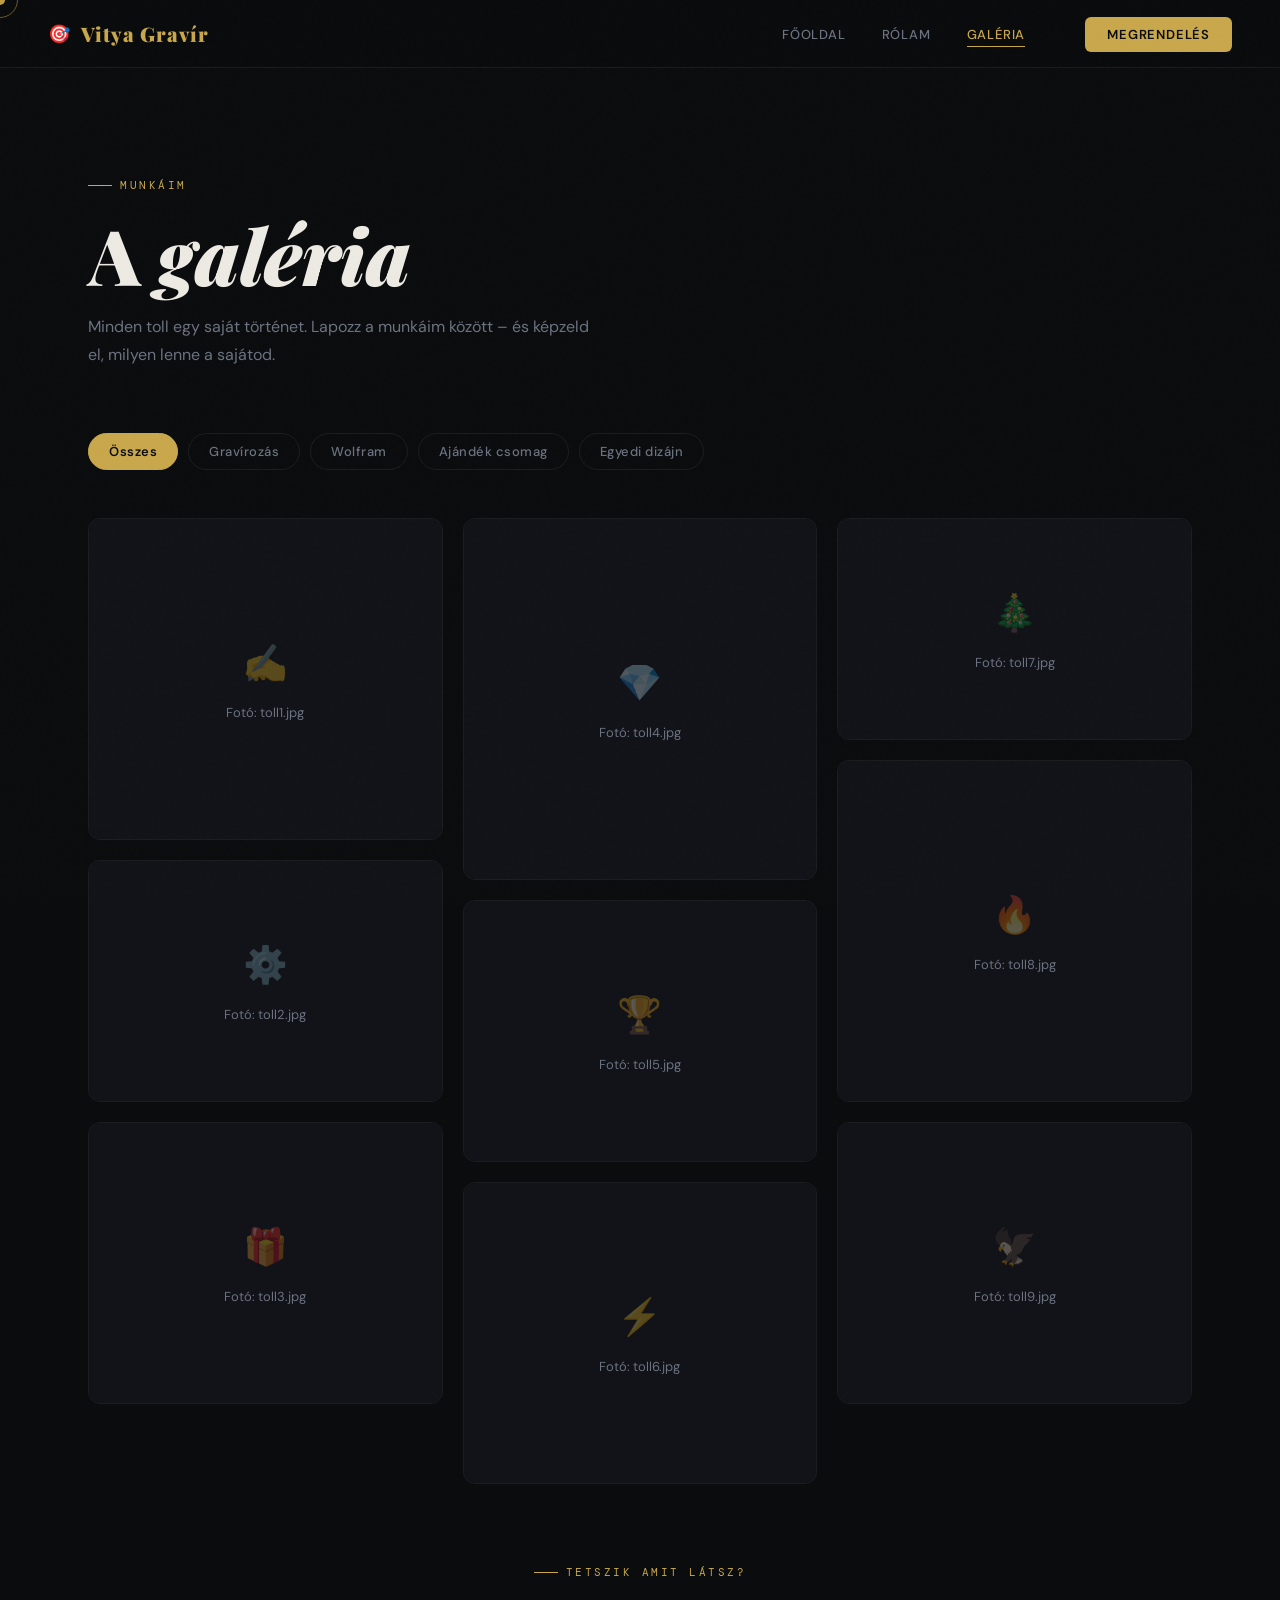
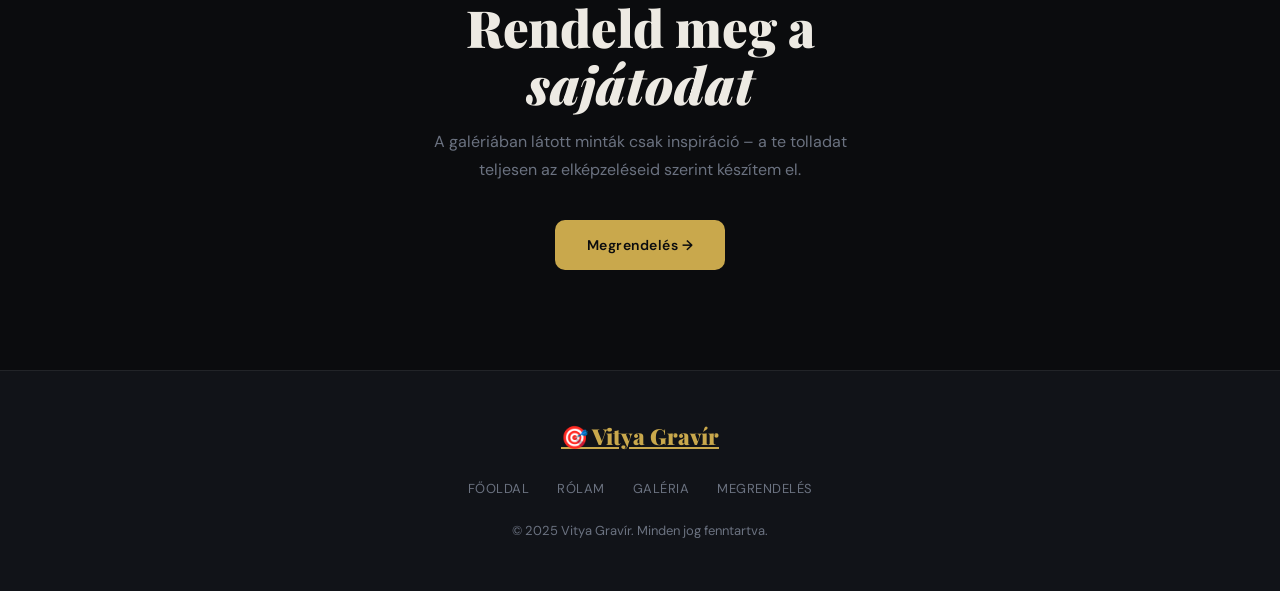
==== galeria.html @ 3a9d4f00 "Add files via upload" ====
<!DOCTYPE html>
<html lang="hu">
<head>
  <meta charset="UTF-8" />
  <meta name="viewport" content="width=device-width, initial-scale=1.0" />
  <title>Galéria – Vitya Gravír</title>
  <link rel="stylesheet" href="style.css" />
  <style>
    /* ---- HERO STRIP ---- */
    .gallery-hero {
      padding: 100px 48px 64px;
      max-width: 1200px;
      margin: 0 auto;
    }
    .gallery-hero h1 { margin-bottom: 16px; }
    .gallery-hero p { max-width: 520px; font-size: 16px; }

    /* ---- FILTER BAR ---- */
    .filter-bar {
      max-width: 1200px;
      margin: 0 auto;
      padding: 0 48px 48px;
      display: flex;
      gap: 10px;
      flex-wrap: wrap;
    }
    .filter-btn {
      padding: 9px 20px;
      border-radius: 24px;
      border: 1px solid var(--border);
      background: transparent;
      color: var(--muted);
      font-family: 'DM Sans', sans-serif;
      font-size: 13px;
      font-weight: 500;
      letter-spacing: 0.5px;
      cursor: pointer;
      transition: all 0.2s;
    }
    .filter-btn:hover { border-color: rgba(201,168,76,0.4); color: var(--white); }
    .filter-btn.active {
      background: var(--gold);
      border-color: var(--gold);
      color: var(--bg);
      font-weight: 600;
    }

    /* ---- MASONRY / GRID ---- */
    .gallery-grid {
      max-width: 1200px;
      margin: 0 auto;
      padding: 0 48px 80px;
      columns: 3;
      column-gap: 20px;
    }

    .gallery-item {
      break-inside: avoid;
      margin-bottom: 20px;
      border-radius: 12px;
      overflow: hidden;
      cursor: pointer;
      position: relative;
      border: 1px solid var(--border);
      transition: transform 0.3s, border-color 0.3s;
      display: block;
    }

    .gallery-item:hover { transform: scale(1.02); border-color: rgba(201,168,76,0.4); }

    .gallery-item img {
      width: 100%;
      display: block;
      object-fit: cover;
    }

    /* placeholder cards with different heights */
    .gallery-ph {
      background: var(--bg2);
      display: flex;
      flex-direction: column;
      align-items: center;
      justify-content: center;
      gap: 12px;
      color: var(--muted);
      font-size: 13px;
    }
    .gallery-ph .ph-icon { font-size: 36px; opacity: 0.3; }

    .gallery-item .overlay {
      position: absolute;
      inset: 0;
      background: linear-gradient(to top, rgba(11,12,14,0.9) 0%, transparent 50%);
      opacity: 0;
      transition: opacity 0.3s;
      display: flex;
      flex-direction: column;
      justify-content: flex-end;
      padding: 20px;
    }
    .gallery-item:hover .overlay { opacity: 1; }
    .overlay-title {
      font-family: 'Playfair Display', serif;
      font-size: 17px;
      font-weight: 700;
      color: var(--white);
      margin-bottom: 4px;
    }
    .overlay-tag {
      font-family: 'DM Mono', monospace;
      font-size: 11px;
      color: var(--gold);
      letter-spacing: 1.5px;
      text-transform: uppercase;
    }
    .overlay-zoom {
      position: absolute;
      top: 16px; right: 16px;
      width: 36px; height: 36px;
      background: rgba(201,168,76,0.15);
      border: 1px solid rgba(201,168,76,0.5);
      border-radius: 50%;
      display: flex; align-items: center; justify-content: center;
      font-size: 16px;
      opacity: 0;
      transform: scale(0.7);
      transition: opacity 0.3s, transform 0.3s;
    }
    .gallery-item:hover .overlay-zoom { opacity: 1; transform: scale(1); }

    /* hidden items for filter */
    .gallery-item.hidden {
      display: none;
    }

    /* ---- LIGHTBOX ---- */
    .lightbox {
      position: fixed;
      inset: 0;
      z-index: 800;
      background: rgba(11,12,14,0.96);
      display: flex;
      align-items: center;
      justify-content: center;
      opacity: 0;
      pointer-events: none;
      transition: opacity 0.3s;
    }
    .lightbox.open { opacity: 1; pointer-events: all; }
    .lb-img {
      max-width: 80vw;
      max-height: 80vh;
      border-radius: 12px;
      border: 1px solid var(--border);
      object-fit: contain;
      transform: scale(0.9);
      transition: transform 0.35s cubic-bezier(.34,1.56,.64,1);
    }
    .lightbox.open .lb-img { transform: scale(1); }
    .lb-close {
      position: absolute;
      top: 32px; right: 40px;
      font-size: 32px;
      color: var(--muted);
      cursor: pointer;
      transition: color 0.2s;
      line-height: 1;
    }
    .lb-close:hover { color: var(--gold); }
    .lb-caption {
      position: absolute;
      bottom: 40px;
      left: 50%; transform: translateX(-50%);
      text-align: center;
    }
    .lb-caption strong {
      font-family: 'Playfair Display', serif;
      font-size: 18px;
      color: var(--white);
      display: block;
      margin-bottom: 4px;
    }
    .lb-caption span {
      font-size: 12px;
      color: var(--gold);
      letter-spacing: 1.5px;
      text-transform: uppercase;
    }
    .lb-ph {
      width: 60vw;
      max-width: 700px;
      aspect-ratio: 4/3;
      background: var(--bg2);
      border: 1px solid var(--border);
      border-radius: 12px;
      display: flex;
      flex-direction: column;
      align-items: center;
      justify-content: center;
      gap: 16px;
      color: var(--muted);
      transform: scale(0.9);
      transition: transform 0.35s cubic-bezier(.34,1.56,.64,1);
    }
    .lightbox.open .lb-ph { transform: scale(1); }
    .lb-ph .ph-icon { font-size: 64px; opacity: 0.2; }
    .lb-ph span { font-size: 14px; }

    @media (max-width: 900px) {
      .gallery-grid { columns: 2; padding: 0 24px 60px; }
      .gallery-hero, .filter-bar { padding-left: 24px; padding-right: 24px; }
    }
    @media (max-width: 560px) {
      .gallery-grid { columns: 1; }
    }
  </style>
</head>
<body>

<div id="cursor"></div>
<div id="cursor-ring"></div>

<nav>
  <a href="index.html" class="nav-logo"><span class="dart-icon">🎯</span> Vitya Gravír</a>
  <ul class="nav-links">
    <li><a href="index.html">Főoldal</a></li>
    <li><a href="rolam.html">Rólam</a></li>
    <li><a href="galeria.html">Galéria</a></li>
    <li><a href="megrendeles.html" class="nav-cta">Megrendelés</a></li>
  </ul>
  <div class="nav-burger"><span></span><span></span><span></span></div>
</nav>
<div class="nav-mobile">
  <a href="index.html">Főoldal</a>
  <a href="rolam.html">Rólam</a>
  <a href="galeria.html">Galéria</a>
  <a href="megrendeles.html">Megrendelés</a>
</div>

<div class="page">

  <div class="gallery-hero">
    <div class="section-tag reveal">Munkáim</div>
    <h1 class="reveal reveal-delay-1">A <em>galéria</em></h1>
    <p class="reveal reveal-delay-2">Minden toll egy saját történet. Lapozz a munkáim között – és képzeld el, milyen lenne a sajátod.</p>
  </div>

  <!-- FILTER -->
  <div class="filter-bar reveal">
    <button class="filter-btn active" data-filter="all">Összes</button>
    <button class="filter-btn" data-filter="gravir">Gravírozás</button>
    <button class="filter-btn" data-filter="wolfram">Wolfram</button>
    <button class="filter-btn" data-filter="ajandek">Ajándék csomag</button>
    <button class="filter-btn" data-filter="egyedi">Egyedi dizájn</button>
  </div>

  <!-- GALLERY GRID -->
  <!--
    KÉPEK HOZZÁADÁSA:
    Tedd a képeket egy "kepek/" mappába.
    Módosítsd a .gallery-ph elemeket <img> tagre:
    <img src="kepek/toll1.jpg" alt="leírás" />
    A data-category-t tartsd meg a szűréshez.
  -->
  <div class="gallery-grid" id="galleryGrid">

    <div class="gallery-item" data-category="gravir" onclick="openLightbox(this)">
      <div class="gallery-ph" style="height:320px;">
        <span class="ph-icon">✍️</span>
        <span>Fotó: toll1.jpg</span>
      </div>
      <div class="overlay">
        <div class="overlay-title">Monogramos Barrel</div>
        <div class="overlay-tag">Gravírozás</div>
      </div>
      <div class="overlay-zoom">🔍</div>
      <span style="display:none" class="lb-title">Monogramos Barrel</span>
      <span style="display:none" class="lb-cat">Gravírozás</span>
    </div>

    <div class="gallery-item" data-category="wolfram" onclick="openLightbox(this)">
      <div class="gallery-ph" style="height:240px;">
        <span class="ph-icon">⚙️</span>
        <span>Fotó: toll2.jpg</span>
      </div>
      <div class="overlay">
        <div class="overlay-title">90% Wolfram Barrel</div>
        <div class="overlay-tag">Wolfram</div>
      </div>
      <div class="overlay-zoom">🔍</div>
      <span style="display:none" class="lb-title">90% Wolfram Barrel</span>
      <span style="display:none" class="lb-cat">Wolfram</span>
    </div>

    <div class="gallery-item" data-category="ajandek" onclick="openLightbox(this)">
      <div class="gallery-ph" style="height:280px;">
        <span class="ph-icon">🎁</span>
        <span>Fotó: toll3.jpg</span>
      </div>
      <div class="overlay">
        <div class="overlay-title">Ajándék Szett Díszdobozban</div>
        <div class="overlay-tag">Ajándék csomag</div>
      </div>
      <div class="overlay-zoom">🔍</div>
      <span style="display:none" class="lb-title">Ajándék Szett Díszdobozban</span>
      <span style="display:none" class="lb-cat">Ajándék csomag</span>
    </div>

    <div class="gallery-item" data-category="egyedi" onclick="openLightbox(this)">
      <div class="gallery-ph" style="height:360px;">
        <span class="ph-icon">💎</span>
        <span>Fotó: toll4.jpg</span>
      </div>
      <div class="overlay">
        <div class="overlay-title">Fekete Anodizált Barrel</div>
        <div class="overlay-tag">Egyedi dizájn</div>
      </div>
      <div class="overlay-zoom">🔍</div>
      <span style="display:none" class="lb-title">Fekete Anodizált Barrel</span>
      <span style="display:none" class="lb-cat">Egyedi dizájn</span>
    </div>

    <div class="gallery-item" data-category="gravir" onclick="openLightbox(this)">
      <div class="gallery-ph" style="height:260px;">
        <span class="ph-icon">🏆</span>
        <span>Fotó: toll5.jpg</span>
      </div>
      <div class="overlay">
        <div class="overlay-title">Bajnoki Emlék Gravír</div>
        <div class="overlay-tag">Gravírozás</div>
      </div>
      <div class="overlay-zoom">🔍</div>
      <span style="display:none" class="lb-title">Bajnoki Emlék Gravír</span>
      <span style="display:none" class="lb-cat">Gravírozás</span>
    </div>

    <div class="gallery-item" data-category="wolfram" onclick="openLightbox(this)">
      <div class="gallery-ph" style="height:300px;">
        <span class="ph-icon">⚡</span>
        <span>Fotó: toll6.jpg</span>
      </div>
      <div class="overlay">
        <div class="overlay-title">Slim 85% Wolfram</div>
        <div class="overlay-tag">Wolfram</div>
      </div>
      <div class="overlay-zoom">🔍</div>
      <span style="display:none" class="lb-title">Slim 85% Wolfram</span>
      <span style="display:none" class="lb-cat">Wolfram</span>
    </div>

    <div class="gallery-item" data-category="ajandek" onclick="openLightbox(this)">
      <div class="gallery-ph" style="height:220px;">
        <span class="ph-icon">🎄</span>
        <span>Fotó: toll7.jpg</span>
      </div>
      <div class="overlay">
        <div class="overlay-title">Karácsonyi Szett</div>
        <div class="overlay-tag">Ajándék csomag</div>
      </div>
      <div class="overlay-zoom">🔍</div>
      <span style="display:none" class="lb-title">Karácsonyi Szett</span>
      <span style="display:none" class="lb-cat">Ajándék csomag</span>
    </div>

    <div class="gallery-item" data-category="egyedi" onclick="openLightbox(this)">
      <div class="gallery-ph" style="height:340px;">
        <span class="ph-icon">🔥</span>
        <span>Fotó: toll8.jpg</span>
      </div>
      <div class="overlay">
        <div class="overlay-title">Rozé Arany Bevonat</div>
        <div class="overlay-tag">Egyedi dizájn</div>
      </div>
      <div class="overlay-zoom">🔍</div>
      <span style="display:none" class="lb-title">Rozé Arany Bevonat</span>
      <span style="display:none" class="lb-cat">Egyedi dizájn</span>
    </div>

    <div class="gallery-item" data-category="gravir" onclick="openLightbox(this)">
      <div class="gallery-ph" style="height:280px;">
        <span class="ph-icon">🦅</span>
        <span>Fotó: toll9.jpg</span>
      </div>
      <div class="overlay">
        <div class="overlay-title">Sas Motívum Gravír</div>
        <div class="overlay-tag">Gravírozás</div>
      </div>
      <div class="overlay-zoom">🔍</div>
      <span style="display:none" class="lb-title">Sas Motívum Gravír</span>
      <span style="display:none" class="lb-cat">Gravírozás</span>
    </div>

  </div>

  <!-- CTA -->
  <div style="text-align:center; padding: 0 48px 100px; max-width:1200px; margin:0 auto;" class="reveal">
    <div class="section-tag" style="justify-content:center; display:flex;">Tetszik amit látsz?</div>
    <h2 style="margin-bottom:16px;">Rendeld meg a<br><em>sajátodat</em></h2>
    <p style="margin-bottom:36px; max-width:420px; margin-left:auto; margin-right:auto;">A galériában látott minták csak inspiráció – a te tolladat teljesen az elképzeléseid szerint készítem el.</p>
    <a href="megrendeles.html" class="btn btn-gold">Megrendelés →</a>
  </div>

</div>

<!-- LIGHTBOX -->
<div class="lightbox" id="lightbox" onclick="closeLightbox(event)">
  <div class="lb-close" onclick="closeLightbox()">✕</div>
  <div class="lb-ph" id="lbContent">
    <span class="ph-icon">🎯</span>
    <span id="lbText">Ide kerül a kép</span>
  </div>
  <div class="lb-caption">
    <strong id="lbTitle"></strong>
    <span id="lbCat"></span>
  </div>
</div>

<footer>
  <a href="index.html" class="footer-logo">🎯 Vitya Gravír</a>
  <ul class="footer-links">
    <li><a href="index.html">Főoldal</a></li>
    <li><a href="rolam.html">Rólam</a></li>
    <li><a href="galeria.html">Galéria</a></li>
    <li><a href="megrendeles.html">Megrendelés</a></li>
  </ul>
  <p>© 2025 Vitya Gravír. Minden jog fenntartva.</p>
</footer>

<script src="main.js"></script>
<script>
  // ---- FILTER ----
  document.querySelectorAll('.filter-btn').forEach(btn => {
    btn.addEventListener('click', () => {
      document.querySelectorAll('.filter-btn').forEach(b => b.classList.remove('active'));
      btn.classList.add('active');
      const f = btn.dataset.filter;
      document.querySelectorAll('.gallery-item').forEach(item => {
        if (f === 'all' || item.dataset.category === f) {
          item.classList.remove('hidden');
        } else {
          item.classList.add('hidden');
        }
      });
    });
  });

  // ---- LIGHTBOX ----
  function openLightbox(el) {
    const lb = document.getElementById('lightbox');
    const title = el.querySelector('.lb-title').textContent;
    const cat = el.querySelector('.lb-cat').textContent;
    const img = el.querySelector('img');
    const content = document.getElementById('lbContent');

    document.getElementById('lbTitle').textContent = title;
    document.getElementById('lbCat').textContent = cat;

    if (img) {
      content.outerHTML = `<img class="lb-img" id="lbContent" src="${img.src}" alt="${title}" />`;
    } else {
      // placeholder
      content.innerHTML = `<span class="ph-icon" style="font-size:64px;opacity:0.2;">🎯</span><span>${title}</span>`;
    }

    lb.classList.add('open');
    document.body.style.overflow = 'hidden';
  }

  function closeLightbox(e) {
    if (e && e.target !== document.getElementById('lightbox') && !e.target.classList.contains('lb-close')) return;
    document.getElementById('lightbox').classList.remove('open');
    document.body.style.overflow = '';
  }

  document.addEventListener('keydown', e => { if (e.key === 'Escape') closeLightbox({ target: document.getElementById('lightbox') }); });
</script>
</body>
</html>
---- style.css ----
/* =========================================
   VITYA GRAVÍR — Shared Stylesheet
   ========================================= */

@import url('https://fonts.googleapis.com/css2?family=Playfair+Display:ital,wght@0,700;0,900;1,700&family=DM+Sans:wght@300;400;500;600&family=DM+Mono:wght@400;500&display=swap');

:root {
  --bg:       #0b0c0e;
  --bg2:      #111318;
  --bg3:      #181b22;
  --gold:     #c9a84c;
  --gold2:    #e8c87a;
  --gold-dim: rgba(201,168,76,0.12);
  --white:    #edeae3;
  --muted:    #6b7280;
  --border:   rgba(255,255,255,0.07);
  --red:      #c0392b;
  --success:  #27ae60;
  --radius:   10px;
}

*, *::before, *::after { margin: 0; padding: 0; box-sizing: border-box; }

html { scroll-behavior: smooth; font-size: 16px; }

body {
  background: var(--bg);
  color: var(--white);
  font-family: 'DM Sans', sans-serif;
  font-weight: 400;
  line-height: 1.6;
  overflow-x: hidden;
  cursor: none;
}

/* ---- CUSTOM CURSOR ---- */
#cursor {
  position: fixed;
  width: 10px; height: 10px;
  background: var(--gold);
  border-radius: 50%;
  pointer-events: none;
  z-index: 9999;
  transform: translate(-50%, -50%);
  transition: transform 0.08s, width 0.2s, height 0.2s, opacity 0.2s;
  mix-blend-mode: difference;
}
#cursor-ring {
  position: fixed;
  width: 36px; height: 36px;
  border: 1.5px solid var(--gold);
  border-radius: 50%;
  pointer-events: none;
  z-index: 9998;
  transform: translate(-50%, -50%);
  transition: transform 0.18s ease, width 0.2s, height 0.2s, opacity 0.2s;
  opacity: 0.5;
}
body:hover #cursor { opacity: 1; }

/* ---- NAV ---- */
nav {
  position: fixed;
  top: 0; left: 0; right: 0;
  z-index: 500;
  display: flex;
  align-items: center;
  padding: 0 48px;
  height: 68px;
  background: rgba(11,12,14,0.85);
  backdrop-filter: blur(16px);
  -webkit-backdrop-filter: blur(16px);
  border-bottom: 1px solid var(--border);
  transition: background 0.3s;
}

.nav-logo {
  font-family: 'Playfair Display', serif;
  font-size: 20px;
  font-weight: 900;
  color: var(--gold);
  text-decoration: none;
  letter-spacing: 1px;
  margin-right: auto;
  display: flex;
  align-items: center;
  gap: 10px;
}

.nav-logo .dart-icon { font-size: 18px; }

.nav-links {
  display: flex;
  align-items: center;
  gap: 36px;
  list-style: none;
}

.nav-links a {
  font-size: 13px;
  font-weight: 500;
  letter-spacing: 0.8px;
  text-transform: uppercase;
  color: var(--muted);
  text-decoration: none;
  position: relative;
  transition: color 0.2s;
}

.nav-links a::after {
  content: '';
  position: absolute;
  bottom: -4px; left: 0;
  width: 0; height: 1px;
  background: var(--gold);
  transition: width 0.3s;
}

.nav-links a:hover,
.nav-links a.active { color: var(--gold); }
.nav-links a:hover::after,
.nav-links a.active::after { width: 100%; }

.nav-cta {
  margin-left: 24px;
  background: var(--gold);
  color: var(--bg) !important;
  padding: 9px 22px;
  border-radius: 6px;
  font-weight: 600 !important;
  transition: background 0.2s, transform 0.1s !important;
}
.nav-cta::after { display: none !important; }
.nav-cta:hover { background: var(--gold2) !important; transform: translateY(-1px); }

/* hamburger */
.nav-burger {
  display: none;
  flex-direction: column;
  gap: 5px;
  cursor: pointer;
  padding: 4px;
}
.nav-burger span {
  display: block;
  width: 24px; height: 2px;
  background: var(--white);
  border-radius: 2px;
  transition: all 0.3s;
}
.nav-mobile {
  display: none;
  position: fixed;
  top: 68px; left: 0; right: 0;
  background: rgba(11,12,14,0.97);
  padding: 24px 48px;
  border-bottom: 1px solid var(--border);
  flex-direction: column;
  gap: 20px;
  z-index: 499;
}
.nav-mobile a {
  font-size: 15px;
  font-weight: 500;
  letter-spacing: 0.5px;
  color: var(--muted);
  text-decoration: none;
  text-transform: uppercase;
  transition: color 0.2s;
}
.nav-mobile a:hover, .nav-mobile a.active { color: var(--gold); }
.nav-mobile.open { display: flex; }

/* ---- PAGE WRAPPER ---- */
.page { padding-top: 68px; min-height: 100vh; }

/* ---- SECTION DEFAULTS ---- */
section { padding: 100px 48px; max-width: 1200px; margin: 0 auto; }

.section-tag {
  display: inline-flex;
  align-items: center;
  gap: 8px;
  font-family: 'DM Mono', monospace;
  font-size: 11px;
  letter-spacing: 2.5px;
  text-transform: uppercase;
  color: var(--gold);
  margin-bottom: 18px;
}
.section-tag::before {
  content: '';
  display: inline-block;
  width: 24px; height: 1px;
  background: var(--gold);
}

h1, h2, h3 { font-family: 'Playfair Display', serif; font-weight: 900; line-height: 1.1; }

h1 { font-size: clamp(48px, 6vw, 88px); }
h2 { font-size: clamp(32px, 4vw, 56px); margin-bottom: 16px; }
h3 { font-size: clamp(20px, 2.5vw, 28px); }

p { color: var(--muted); line-height: 1.75; }

/* ---- BUTTONS ---- */
.btn {
  display: inline-flex;
  align-items: center;
  gap: 10px;
  padding: 14px 32px;
  border-radius: var(--radius);
  font-family: 'DM Sans', sans-serif;
  font-size: 14px;
  font-weight: 600;
  letter-spacing: 0.5px;
  text-decoration: none;
  transition: all 0.2s;
  cursor: pointer;
  border: none;
}
.btn-gold {
  background: var(--gold);
  color: var(--bg);
}
.btn-gold:hover { background: var(--gold2); transform: translateY(-2px); box-shadow: 0 8px 24px rgba(201,168,76,0.25); }

.btn-outline {
  background: transparent;
  color: var(--gold);
  border: 1.5px solid var(--gold);
}
.btn-outline:hover { background: var(--gold-dim); transform: translateY(-2px); }

/* ---- CARDS ---- */
.card {
  background: var(--bg2);
  border: 1px solid var(--border);
  border-radius: 14px;
  overflow: hidden;
  transition: border-color 0.3s, transform 0.3s;
}
.card:hover { border-color: rgba(201,168,76,0.35); transform: translateY(-4px); }

/* ---- DIVIDER ---- */
.gold-line {
  width: 48px; height: 3px;
  background: var(--gold);
  border-radius: 2px;
  margin: 20px 0;
}

/* ---- FOOTER ---- */
footer {
  background: var(--bg2);
  border-top: 1px solid var(--border);
  padding: 48px;
  text-align: center;
}
footer .footer-logo {
  font-family: 'Playfair Display', serif;
  font-size: 22px;
  font-weight: 900;
  color: var(--gold);
  display: block;
  margin-bottom: 12px;
}
footer p { font-size: 13px; color: var(--muted); }
footer .footer-links {
  display: flex;
  justify-content: center;
  gap: 28px;
  margin: 20px 0;
  list-style: none;
}
footer .footer-links a {
  font-size: 13px;
  color: var(--muted);
  text-decoration: none;
  transition: color 0.2s;
  letter-spacing: 0.5px;
  text-transform: uppercase;
}
footer .footer-links a:hover { color: var(--gold); }

/* ---- SCROLL REVEAL ---- */
.reveal {
  opacity: 0;
  transform: translateY(30px);
  transition: opacity 0.7s ease, transform 0.7s ease;
}
.reveal.visible {
  opacity: 1;
  transform: none;
}
.reveal-delay-1 { transition-delay: 0.1s; }
.reveal-delay-2 { transition-delay: 0.2s; }
.reveal-delay-3 { transition-delay: 0.3s; }
.reveal-delay-4 { transition-delay: 0.4s; }

/* ---- GRAIN OVERLAY ---- */
body::after {
  content: '';
  position: fixed;
  inset: 0;
  background-image: url("data:image/svg+xml,%3Csvg viewBox='0 0 256 256' xmlns='http://www.w3.org/2000/svg'%3E%3Cfilter id='n'%3E%3CfeTurbulence type='fractalNoise' baseFrequency='0.9' numOctaves='4' stitchTiles='stitch'/%3E%3C/filter%3E%3Crect width='100%25' height='100%25' filter='url(%23n)' opacity='0.04'/%3E%3C/svg%3E");
  pointer-events: none;
  z-index: 9997;
  opacity: 0.35;
}

/* ---- TOAST ---- */
.toast {
  position: fixed;
  bottom: 32px; right: 32px;
  z-index: 9996;
  padding: 14px 22px;
  border-radius: 8px;
  font-size: 14px;
  font-weight: 500;
  display: flex;
  align-items: center;
  gap: 10px;
  transform: translateY(60px);
  opacity: 0;
  transition: all 0.4s cubic-bezier(.34,1.56,.64,1);
  max-width: 340px;
  box-shadow: 0 8px 32px rgba(0,0,0,0.4);
}
.toast.show { transform: none; opacity: 1; }
.toast.success { background: var(--success); color: #fff; }
.toast.error { background: var(--red); color: #fff; }

/* ---- RESPONSIVE ---- */
@media (max-width: 768px) {
  nav { padding: 0 24px; }
  .nav-links { display: none; }
  .nav-burger { display: flex; }
  section { padding: 72px 24px; }
  footer { padding: 40px 24px; }
}
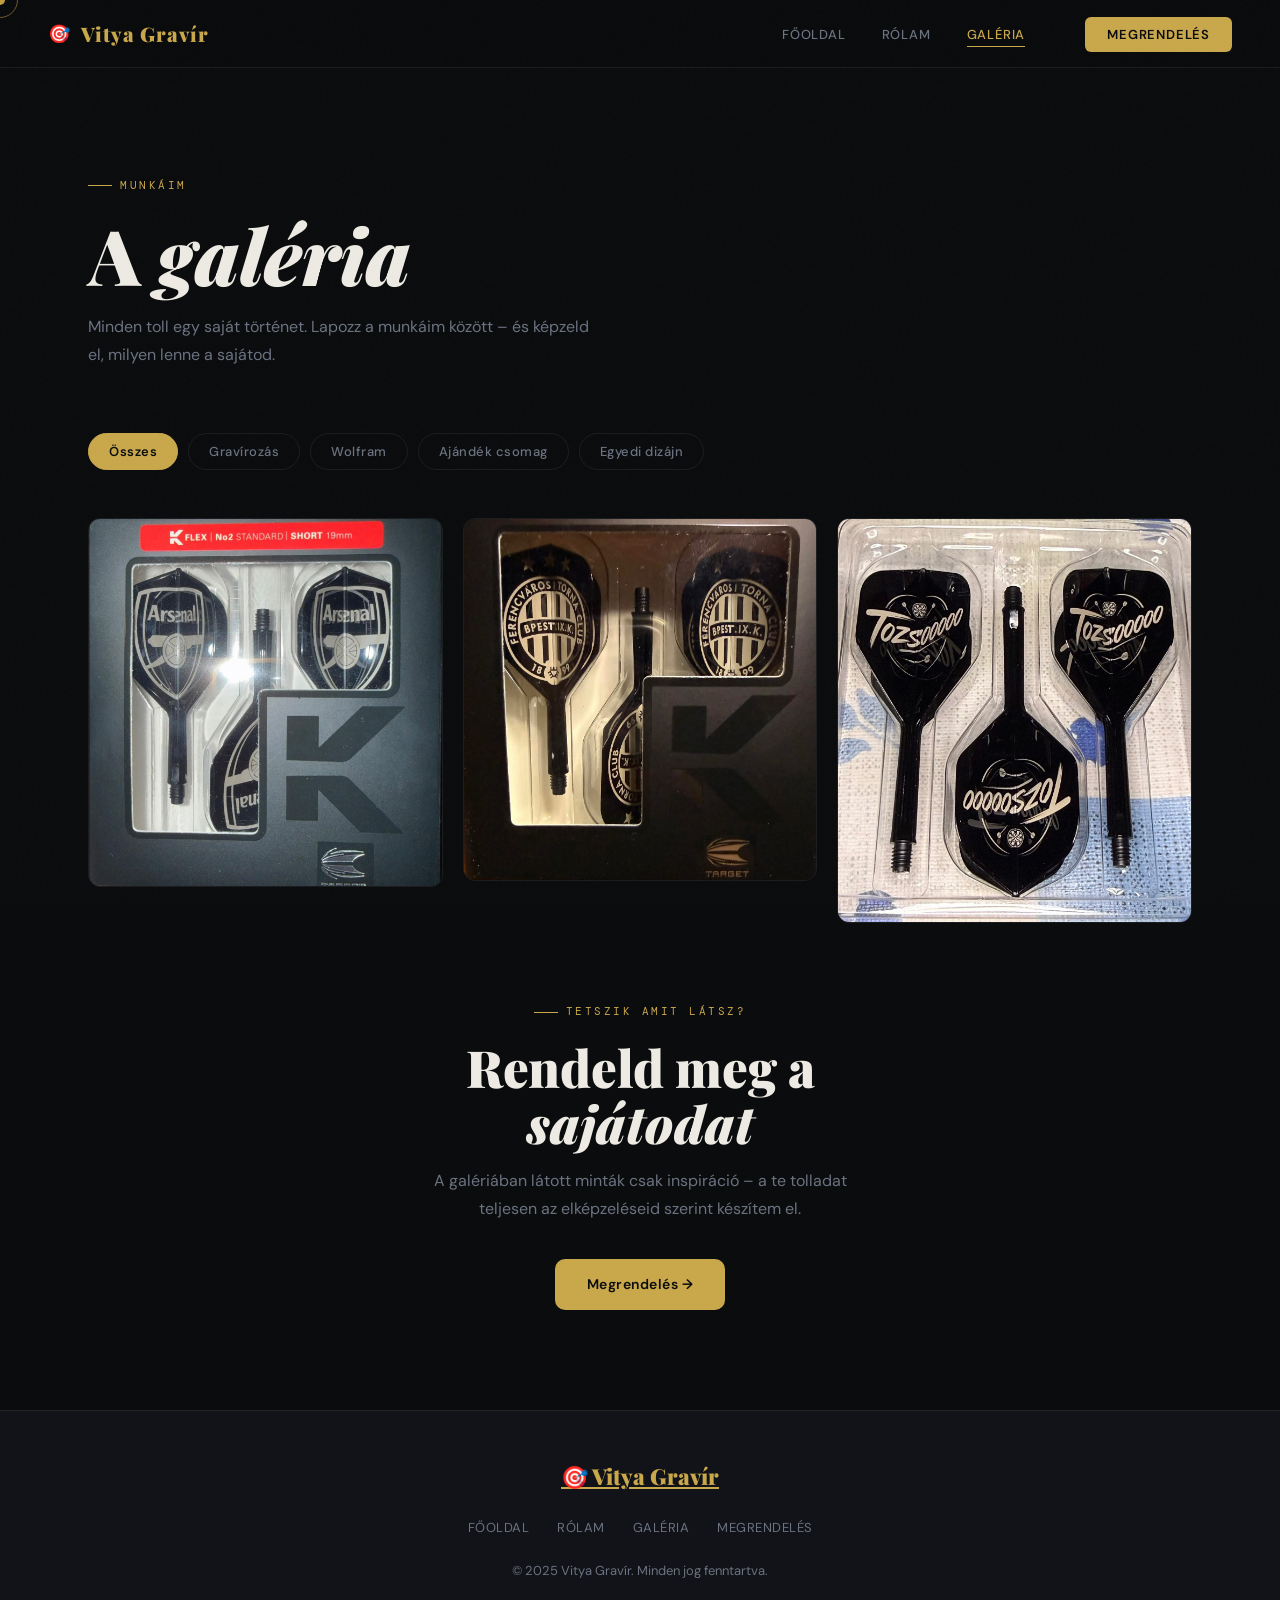
==== commit 244ad2c2: "Add files via upload" ====
--- a/galeria.html
+++ b/galeria.html
@@ -254,139 +254,38 @@
     <button class="filter-btn" data-filter="egyedi">Egyedi dizájn</button>
   </div>
 
-  <!-- GALLERY GRID -->
-  <!--
-    KÉPEK HOZZÁADÁSA:
-    Tedd a képeket egy "kepek/" mappába.
-    Módosítsd a .gallery-ph elemeket <img> tagre:
-    <img src="kepek/toll1.jpg" alt="leírás" />
-    A data-category-t tartsd meg a szűréshez.
-  -->
   <div class="gallery-grid" id="galleryGrid">
 
+    <div class="gallery-item" data-category="egyedi" onclick="openLightbox(this)">
+      <img src="kepek/IMG_6858.jpeg" alt="Arsenal logós darts szett" style="width:100%; display:block;" />
+      <div class="overlay">
+        <div class="overlay-title">Arsenal Logós Szett</div>
+        <div class="overlay-tag">Egyedi dizájn</div>
+      </div>
+      <div class="overlay-zoom">🔍</div>
+      <span style="display:none" class="lb-title">Arsenal Logós Szett</span>
+      <span style="display:none" class="lb-cat">Egyedi dizájn</span>
+    </div>
+
+    <div class="gallery-item" data-category="egyedi" onclick="openLightbox(this)">
+      <img src="kepek/IMG_6859.jpeg" alt="Ferencváros logós darts toll szett" style="width:100%; display:block;" />
+      <div class="overlay">
+        <div class="overlay-title">FTC Logós Darts Szett</div>
+        <div class="overlay-tag">Egyedi dizájn</div>
+      </div>
+      <div class="overlay-zoom">🔍</div>
+      <span style="display:none" class="lb-title">FTC Logós Darts Szett</span>
+      <span style="display:none" class="lb-cat">Egyedi dizájn</span>
+    </div>
+
     <div class="gallery-item" data-category="gravir" onclick="openLightbox(this)">
-      <div class="gallery-ph" style="height:320px;">
-        <span class="ph-icon">✍️</span>
-        <span>Fotó: toll1.jpg</span>
-      </div>
+      <img src="kepek/IMG_6860.jpeg" alt="Tózsoooo egyedi gravírozott flight" style="width:100%; display:block;" />
       <div class="overlay">
-        <div class="overlay-title">Monogramos Barrel</div>
+        <div class="overlay-title">Egyedi Névgravír – Flight</div>
         <div class="overlay-tag">Gravírozás</div>
       </div>
       <div class="overlay-zoom">🔍</div>
-      <span style="display:none" class="lb-title">Monogramos Barrel</span>
-      <span style="display:none" class="lb-cat">Gravírozás</span>
-    </div>
-
-    <div class="gallery-item" data-category="wolfram" onclick="openLightbox(this)">
-      <div class="gallery-ph" style="height:240px;">
-        <span class="ph-icon">⚙️</span>
-        <span>Fotó: toll2.jpg</span>
-      </div>
-      <div class="overlay">
-        <div class="overlay-title">90% Wolfram Barrel</div>
-        <div class="overlay-tag">Wolfram</div>
-      </div>
-      <div class="overlay-zoom">🔍</div>
-      <span style="display:none" class="lb-title">90% Wolfram Barrel</span>
-      <span style="display:none" class="lb-cat">Wolfram</span>
-    </div>
-
-    <div class="gallery-item" data-category="ajandek" onclick="openLightbox(this)">
-      <div class="gallery-ph" style="height:280px;">
-        <span class="ph-icon">🎁</span>
-        <span>Fotó: toll3.jpg</span>
-      </div>
-      <div class="overlay">
-        <div class="overlay-title">Ajándék Szett Díszdobozban</div>
-        <div class="overlay-tag">Ajándék csomag</div>
-      </div>
-      <div class="overlay-zoom">🔍</div>
-      <span style="display:none" class="lb-title">Ajándék Szett Díszdobozban</span>
-      <span style="display:none" class="lb-cat">Ajándék csomag</span>
-    </div>
-
-    <div class="gallery-item" data-category="egyedi" onclick="openLightbox(this)">
-      <div class="gallery-ph" style="height:360px;">
-        <span class="ph-icon">💎</span>
-        <span>Fotó: toll4.jpg</span>
-      </div>
-      <div class="overlay">
-        <div class="overlay-title">Fekete Anodizált Barrel</div>
-        <div class="overlay-tag">Egyedi dizájn</div>
-      </div>
-      <div class="overlay-zoom">🔍</div>
-      <span style="display:none" class="lb-title">Fekete Anodizált Barrel</span>
-      <span style="display:none" class="lb-cat">Egyedi dizájn</span>
-    </div>
-
-    <div class="gallery-item" data-category="gravir" onclick="openLightbox(this)">
-      <div class="gallery-ph" style="height:260px;">
-        <span class="ph-icon">🏆</span>
-        <span>Fotó: toll5.jpg</span>
-      </div>
-      <div class="overlay">
-        <div class="overlay-title">Bajnoki Emlék Gravír</div>
-        <div class="overlay-tag">Gravírozás</div>
-      </div>
-      <div class="overlay-zoom">🔍</div>
-      <span style="display:none" class="lb-title">Bajnoki Emlék Gravír</span>
-      <span style="display:none" class="lb-cat">Gravírozás</span>
-    </div>
-
-    <div class="gallery-item" data-category="wolfram" onclick="openLightbox(this)">
-      <div class="gallery-ph" style="height:300px;">
-        <span class="ph-icon">⚡</span>
-        <span>Fotó: toll6.jpg</span>
-      </div>
-      <div class="overlay">
-        <div class="overlay-title">Slim 85% Wolfram</div>
-        <div class="overlay-tag">Wolfram</div>
-      </div>
-      <div class="overlay-zoom">🔍</div>
-      <span style="display:none" class="lb-title">Slim 85% Wolfram</span>
-      <span style="display:none" class="lb-cat">Wolfram</span>
-    </div>
-
-    <div class="gallery-item" data-category="ajandek" onclick="openLightbox(this)">
-      <div class="gallery-ph" style="height:220px;">
-        <span class="ph-icon">🎄</span>
-        <span>Fotó: toll7.jpg</span>
-      </div>
-      <div class="overlay">
-        <div class="overlay-title">Karácsonyi Szett</div>
-        <div class="overlay-tag">Ajándék csomag</div>
-      </div>
-      <div class="overlay-zoom">🔍</div>
-      <span style="display:none" class="lb-title">Karácsonyi Szett</span>
-      <span style="display:none" class="lb-cat">Ajándék csomag</span>
-    </div>
-
-    <div class="gallery-item" data-category="egyedi" onclick="openLightbox(this)">
-      <div class="gallery-ph" style="height:340px;">
-        <span class="ph-icon">🔥</span>
-        <span>Fotó: toll8.jpg</span>
-      </div>
-      <div class="overlay">
-        <div class="overlay-title">Rozé Arany Bevonat</div>
-        <div class="overlay-tag">Egyedi dizájn</div>
-      </div>
-      <div class="overlay-zoom">🔍</div>
-      <span style="display:none" class="lb-title">Rozé Arany Bevonat</span>
-      <span style="display:none" class="lb-cat">Egyedi dizájn</span>
-    </div>
-
-    <div class="gallery-item" data-category="gravir" onclick="openLightbox(this)">
-      <div class="gallery-ph" style="height:280px;">
-        <span class="ph-icon">🦅</span>
-        <span>Fotó: toll9.jpg</span>
-      </div>
-      <div class="overlay">
-        <div class="overlay-title">Sas Motívum Gravír</div>
-        <div class="overlay-tag">Gravírozás</div>
-      </div>
-      <div class="overlay-zoom">🔍</div>
-      <span style="display:none" class="lb-title">Sas Motívum Gravír</span>
+      <span style="display:none" class="lb-title">Egyedi Névgravír – Flight</span>
       <span style="display:none" class="lb-cat">Gravírozás</span>
     </div>
 
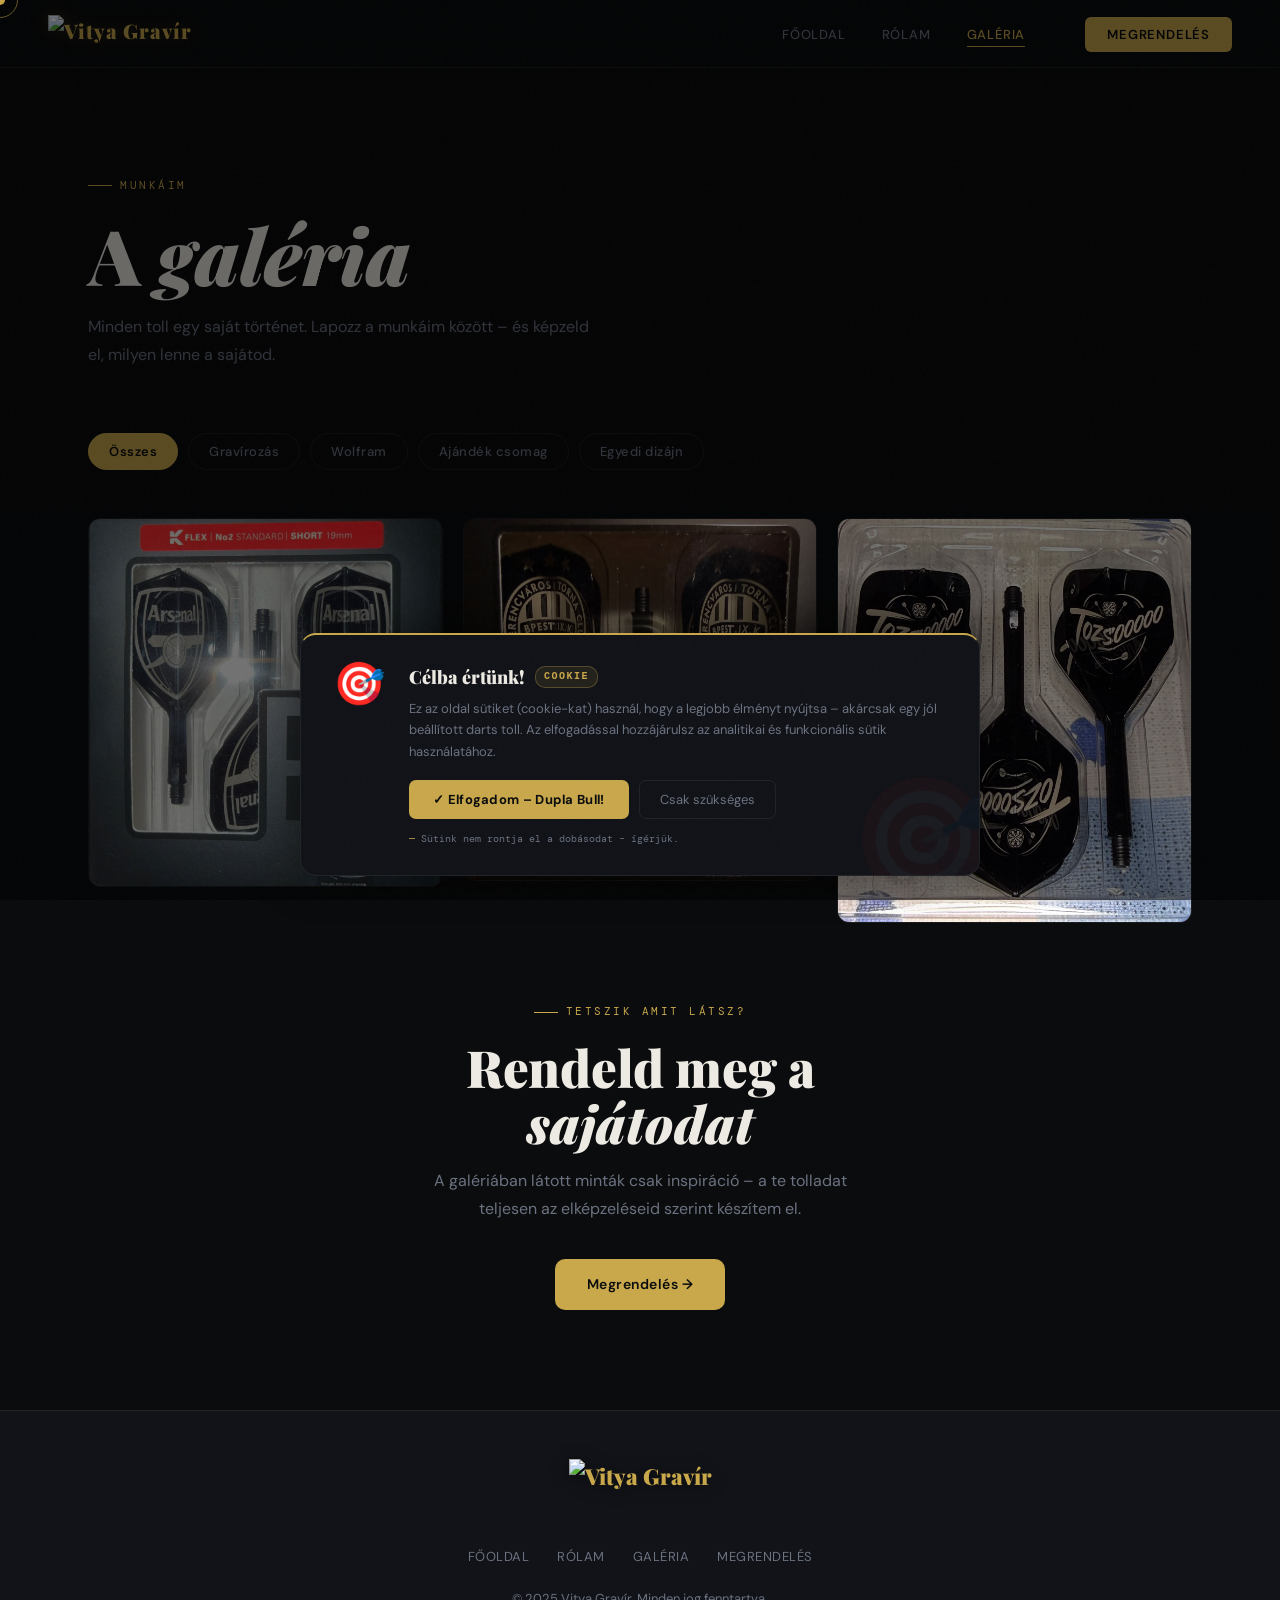
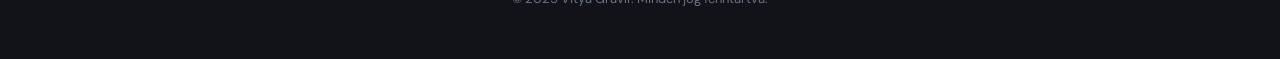
==== commit c749a290: "Add files via upload" ====
--- a/galeria.html
+++ b/galeria.html
@@ -221,7 +221,7 @@
 <div id="cursor-ring"></div>
 
 <nav>
-  <a href="index.html" class="nav-logo"><span class="dart-icon">🎯</span> Vitya Gravír</a>
+  <a href="index.html" class="nav-logo"><img src="kepek/logo.png" alt="Vitya Gravír" /></a>
   <ul class="nav-links">
     <li><a href="index.html">Főoldal</a></li>
     <li><a href="rolam.html">Rólam</a></li>
@@ -315,7 +315,7 @@
 </div>
 
 <footer>
-  <a href="index.html" class="footer-logo">🎯 Vitya Gravír</a>
+  <a href="index.html" class="footer-logo"><img src="kepek/logo.png" alt="Vitya Gravír" /></a>
   <ul class="footer-links">
     <li><a href="index.html">Főoldal</a></li>
     <li><a href="rolam.html">Rólam</a></li>
@@ -373,5 +373,47 @@
 
   document.addEventListener('keydown', e => { if (e.key === 'Escape') closeLightbox({ target: document.getElementById('lightbox') }); });
 </script>
+
+<!-- COOKIE POPUP -->
+<div class="cookie-overlay" id="cookieOverlay">
+  <div class="cookie-box">
+    <div class="cookie-dart">🎯</div>
+    <div class="cookie-content">
+      <div class="cookie-title">
+        Célba értünk! <span class="bull">Cookie</span>
+      </div>
+      <p class="cookie-text">
+        Ez az oldal sütiket (cookie-kat) használ, hogy a legjobb élményt nyújtsa – akárcsak egy jól beállított darts toll. Az elfogadással hozzájárulsz az analitikai és funkcionális sütik használatához.
+      </p>
+      <div class="cookie-btns">
+        <button class="cookie-accept" onclick="acceptCookies()">✓ Elfogadom – Dupla Bull!</button>
+        <button class="cookie-decline" onclick="declineCookies()">Csak szükséges</button>
+      </div>
+      <div class="cookie-score">Sütink nem rontja el a dobásodat – ígérjük.</div>
+    </div>
+  </div>
+</div>
+<script>
+  (function() {
+    if (!localStorage.getItem("vg_cookie")) {
+      setTimeout(function() {
+        var o = document.getElementById("cookieOverlay");
+        if (o) o.classList.add("show");
+      }, 1200);
+    }
+  })();
+  function acceptCookies() {
+    localStorage.setItem("vg_cookie", "accepted");
+    hideCookie();
+  }
+  function declineCookies() {
+    localStorage.setItem("vg_cookie", "declined");
+    hideCookie();
+  }
+  function hideCookie() {
+    var o = document.getElementById("cookieOverlay");
+    if (o) { o.style.opacity = "0"; setTimeout(function(){ o.remove(); }, 400); }
+  }
+</script>
 </body>
 </html>
--- a/style.css
+++ b/style.css
@@ -339,3 +339,160 @@
   section { padding: 72px 24px; }
   footer { padding: 40px 24px; }
 }
+
+/* ---- NAV LOGO IMAGE ---- */
+.nav-logo img {
+  height: 38px;
+  width: auto;
+  display: block;
+  filter: drop-shadow(0 0 8px rgba(201,168,76,0.2));
+  transition: filter 0.3s;
+}
+.nav-logo:hover img {
+  filter: drop-shadow(0 0 14px rgba(201,168,76,0.45));
+}
+.footer-logo img {
+  height: 52px;
+  width: auto;
+  display: inline-block;
+  margin-bottom: 12px;
+  filter: drop-shadow(0 2px 8px rgba(0,0,0,0.5));
+}
+
+/* ---- COOKIE POPUP ---- */
+.cookie-overlay {
+  position: fixed;
+  inset: 0;
+  background: rgba(0,0,0,0.55);
+  z-index: 8000;
+  display: flex;
+  align-items: flex-end;
+  justify-content: center;
+  padding: 24px;
+  opacity: 0;
+  pointer-events: none;
+  transition: opacity 0.4s;
+}
+.cookie-overlay.show {
+  opacity: 1;
+  pointer-events: all;
+}
+.cookie-box {
+  background: var(--bg2);
+  border: 1px solid var(--border);
+  border-top: 2px solid var(--gold);
+  border-radius: 16px 16px 16px 16px;
+  max-width: 680px;
+  width: 100%;
+  padding: 28px 32px;
+  display: flex;
+  gap: 24px;
+  align-items: flex-start;
+  box-shadow: 0 -8px 48px rgba(0,0,0,0.5);
+  transform: translateY(30px);
+  transition: transform 0.4s cubic-bezier(.34,1.2,.64,1);
+  position: relative;
+  overflow: hidden;
+}
+.cookie-overlay.show .cookie-box {
+  transform: translateY(0);
+}
+/* dartboard bg decoration */
+.cookie-box::before {
+  content: '🎯';
+  position: absolute;
+  right: -20px; bottom: -24px;
+  font-size: 120px;
+  opacity: 0.04;
+  pointer-events: none;
+  line-height: 1;
+}
+.cookie-dart {
+  font-size: 42px;
+  flex-shrink: 0;
+  line-height: 1;
+  animation: dart-bounce 2s ease-in-out infinite;
+}
+@keyframes dart-bounce {
+  0%,100% { transform: translateY(0) rotate(-45deg); }
+  50%      { transform: translateY(-6px) rotate(-45deg); }
+}
+.cookie-content { flex: 1; }
+.cookie-title {
+  font-family: 'Playfair Display', serif;
+  font-size: 18px;
+  font-weight: 900;
+  color: var(--white);
+  margin-bottom: 6px;
+  display: flex;
+  align-items: center;
+  gap: 10px;
+}
+.cookie-title .bull {
+  font-family: 'DM Mono', monospace;
+  font-size: 10px;
+  letter-spacing: 1.5px;
+  text-transform: uppercase;
+  color: var(--gold);
+  background: rgba(201,168,76,0.1);
+  border: 1px solid rgba(201,168,76,0.3);
+  padding: 2px 8px;
+  border-radius: 10px;
+}
+.cookie-text {
+  font-size: 13px;
+  color: var(--muted);
+  line-height: 1.65;
+  margin-bottom: 18px;
+}
+.cookie-text a {
+  color: var(--gold);
+  text-decoration: underline;
+  text-underline-offset: 3px;
+}
+.cookie-btns {
+  display: flex;
+  gap: 10px;
+  flex-wrap: wrap;
+}
+.cookie-accept {
+  background: var(--gold);
+  color: var(--bg);
+  border: none;
+  padding: 10px 24px;
+  border-radius: 7px;
+  font-family: 'DM Sans', sans-serif;
+  font-size: 13px;
+  font-weight: 700;
+  cursor: pointer;
+  transition: background 0.2s, transform 0.1s;
+  letter-spacing: 0.3px;
+}
+.cookie-accept:hover { background: var(--gold2); transform: translateY(-1px); }
+.cookie-decline {
+  background: transparent;
+  color: var(--muted);
+  border: 1px solid var(--border);
+  padding: 10px 20px;
+  border-radius: 7px;
+  font-family: 'DM Sans', sans-serif;
+  font-size: 13px;
+  cursor: pointer;
+  transition: border-color 0.2s, color 0.2s;
+}
+.cookie-decline:hover { border-color: var(--muted); color: var(--white); }
+.cookie-score {
+  font-family: 'DM Mono', monospace;
+  font-size: 10px;
+  color: var(--muted);
+  margin-top: 12px;
+  display: flex;
+  align-items: center;
+  gap: 6px;
+}
+.cookie-score::before { content: '—'; color: var(--gold); }
+
+@media (max-width: 560px) {
+  .cookie-box { flex-direction: column; padding: 22px 20px; gap: 14px; }
+  .cookie-dart { font-size: 32px; }
+}
